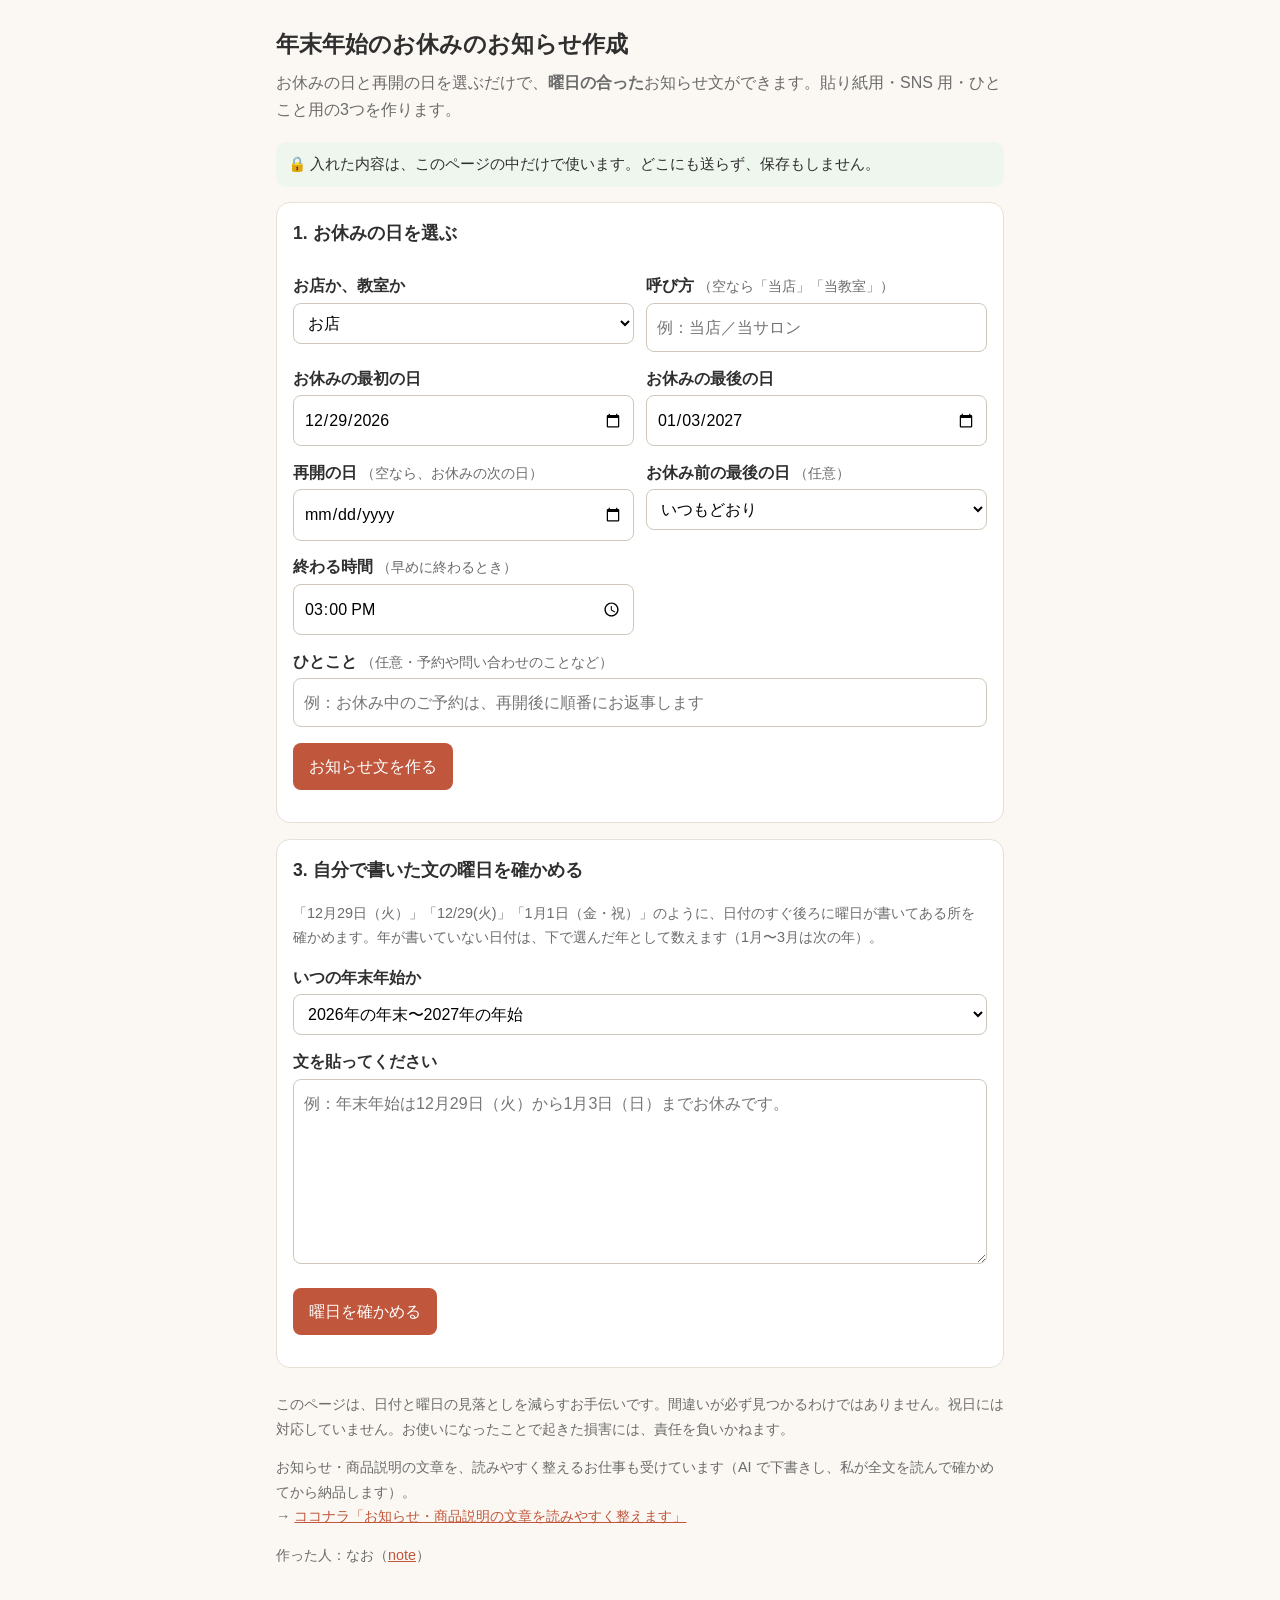
==== index.html @ 83941d37 "お知らせ作成ページを追加" ====
<!doctype html>
<html lang="ja">
<head>
<meta charset="utf-8">
<meta name="viewport" content="width=device-width, initial-scale=1">
<title>年末年始のお休みのお知らせ作成（曜日チェックつき）</title>
<meta name="description" content="お休みの日と再開の日を選ぶだけで、曜日の合った年末年始のお知らせ文ができます。入れた内容はどこにも送られません。">
<style>
:root{--bg:#fbf8f3;--card:#fff;--ink:#2f2f2f;--sub:#6b6b6b;--line:#e6e0d6;--accent:#c0563b;--ok:#2e7d32;--warn:#b26a00}
*{box-sizing:border-box}
body{margin:0;background:var(--bg);color:var(--ink);font-family:"Hiragino Sans","Yu Gothic UI","Meiryo",sans-serif;line-height:1.7}
main{max-width:760px;margin:0 auto;padding:20px 16px 48px}
h1{font-size:1.45rem;margin:.2em 0}
h2{font-size:1.1rem;margin:0 0 .6em}
.lead{color:var(--sub);margin:.2em 0 1.2em}
.card{background:var(--card);border:1px solid var(--line);border-radius:14px;padding:16px;margin:0 0 16px}
label{display:block;font-weight:bold;margin:.8em 0 .2em}
.hint{font-weight:normal;color:var(--sub);font-size:.88rem}
input,select,textarea{width:100%;font:inherit;padding:10px;border:1px solid #cfc7ba;border-radius:8px;background:#fff}
.row{display:flex;gap:12px;flex-wrap:wrap}
.row>div{flex:1 1 200px;min-width:0}
@media (max-width:520px){.row>div{flex-basis:100%}}
html,body{overflow-x:hidden}
button{font:inherit;border:0;border-radius:8px;padding:10px 16px;background:var(--accent);color:#fff;cursor:pointer}
button.sub{background:#fff;color:var(--accent);border:1px solid var(--accent)}
.out{white-space:pre-wrap;background:#fffdf9;border:1px dashed #d9cfbf;border-radius:8px;padding:12px;margin:.4em 0}
.err{color:var(--accent);font-weight:bold}
.okc{color:var(--ok)}
.warnc{color:var(--warn)}
ul.res{padding-left:1.2em}
.note{font-size:.9rem;color:var(--sub)}
.safe{background:#eef6ee;border-radius:10px;padding:10px 12px;font-size:.92rem}
footer{font-size:.9rem;color:var(--sub);margin-top:24px}
a{color:var(--accent)}
</style>
</head>
<body>
<main>
<h1>年末年始のお休みのお知らせ作成</h1>
<p class="lead">お休みの日と再開の日を選ぶだけで、<b>曜日の合った</b>お知らせ文ができます。貼り紙用・SNS 用・ひとこと用の3つを作ります。</p>
<p class="safe">🔒 入れた内容は、このページの中だけで使います。どこにも送らず、保存もしません。</p>


<section class="card">
<h2>1. お休みの日を選ぶ</h2>
<div class="row">
<div><label for="kind">お店か、教室か</label>
<select id="kind"><option value="shop">お店</option><option value="class">教室・スクール</option></select></div>
<div><label for="shop">呼び方 <span class="hint">（空なら「当店」「当教室」）</span></label><input type="text" id="shop" maxlength="30" placeholder="例：当店／当サロン"></div>
</div>
<div class="row">
<div><label for="start">お休みの最初の日</label><input type="date" id="start"></div>
<div><label for="end">お休みの最後の日</label><input type="date" id="end"></div>
</div>
<div class="row">
<div><label for="reopen">再開の日 <span class="hint">（空なら、お休みの次の日）</span></label><input type="date" id="reopen"></div>
<div><label for="lastday">お休み前の最後の日 <span class="hint">（任意）</span></label>
<select id="lastday"><option value="">いつもどおり</option><option value="short">早めに終わる</option></select></div>
</div>
<div class="row">
<div><label for="lastend">終わる時間 <span class="hint">（早めに終わるとき）</span></label><input type="time" id="lastend" value="15:00"></div>
<div></div>
</div>
<label for="extra">ひとこと <span class="hint">（任意・予約や問い合わせのことなど）</span></label>
<input type="text" id="extra" maxlength="60" placeholder="例：お休み中のご予約は、再開後に順番にお返事します">
<p><button id="make">お知らせ文を作る</button></p>
<p id="formerr" class="err" role="alert"></p>
<p id="formwarn" class="warnc" role="status"></p>
</section>

<section class="card" id="results" hidden>
<h2>2. できあがった文</h2>
<p class="note">そのまま使えるように作っていますが、<b>最後は必ずご自身で読んで、日付と曜日を確かめてください。</b></p>
<h3>貼り紙用</h3><div class="out" id="o1"></div><button class="sub" data-copy="o1">写す</button>
<h3>SNS 用</h3><div class="out" id="o2"></div><button class="sub" data-copy="o2">写す</button>
<h3>ひとこと用</h3><div class="out" id="o3"></div><button class="sub" data-copy="o3">写す</button>
<p id="copied" class="okc" aria-live="polite"></p>
</section>

<section class="card">
<h2>3. 自分で書いた文の曜日を確かめる</h2>
<p class="note">「12月29日（火）」「12/29(火)」「1月1日（金・祝）」のように、日付のすぐ後ろに曜日が書いてある所を確かめます。年が書いていない日付は、下で選んだ年として数えます（1月〜3月は次の年）。</p>
<label for="year">いつの年末年始か</label>
<select id="year"></select>
<label for="text">文を貼ってください</label>
<textarea id="text" rows="6" placeholder="例：年末年始は12月29日（火）から1月3日（日）までお休みです。"></textarea>
<p><button id="check">曜日を確かめる</button></p>
<div id="checkout" aria-live="polite"></div>
</section>

<footer>
<p>このページは、日付と曜日の見落としを減らすお手伝いです。間違いが必ず見つかるわけではありません。祝日には対応していません。お使いになったことで起きた損害には、責任を負いかねます。</p>
<p>お知らせ・商品説明の文章を、読みやすく整えるお仕事も受けています（AI で下書きし、私が全文を読んで確かめてから納品します）。<br>
→ <a href="https://coconala.com/services/4492227" target="_blank" rel="noopener">ココナラ「お知らせ・商品説明の文章を読みやすく整えます」</a></p>
<p>作った人：なお（<a href="https://note.com/nao_mojiokoshi" target="_blank" rel="noopener">note</a>）</p>
</footer>
</main>
<script>
/*LOGIC-START*/
const WD = ['日','月','火','水','木','金','土'];
function parseYMD(s){
  const m=/^(\d{4})-(\d{2})-(\d{2})$/.exec(s||''); if(!m) return null;
  const d=new Date(+m[1],+m[2]-1,+m[3]); return (d.getMonth()===+m[2]-1)?d:null;
}
function addDays(d,n){return new Date(d.getFullYear(),d.getMonth(),d.getDate()+n);}
function fmt(d){return (d.getMonth()+1)+'月'+d.getDate()+'日（'+WD[d.getDay()]+'）';}
function sameDay(a,b){return a.getFullYear()===b.getFullYear()&&a.getMonth()===b.getMonth()&&a.getDate()===b.getDate();}
function diffDays(a,b){return Math.round((Date.UTC(b.getFullYear(),b.getMonth(),b.getDate())-Date.UTC(a.getFullYear(),a.getMonth(),a.getDate()))/86400000);}
function makeNotices(o,today){
  const s=parseYMD(o.start), e=parseYMD(o.end);
  if(!s||!e) return {error:'お休みの最初の日と最後の日を選んでください。'};
  if(diffDays(s,e)<0) return {error:'お休みの最後の日が、最初の日より前になっています。'};
  if(diffDays(s,e)>30) return {error:'お休みが31日をこえています。日付を確かめてください。'};
  const r=o.reopen?parseYMD(o.reopen):addDays(e,1);
  if(!r) return {error:'再開の日を確かめてください。'};
  if(diffDays(e,r)<1) return {error:'再開の日が、お休みの最後の日より前（または同じ日）になっています。'};
  if(diffDays(e,r)>31) return {error:'再開の日が、お休みの最後の日から1か月以上あとになっています。年を確かめてください。'};
  const isClass=o.kind==='class';
  const name=(o.shop||'').trim()||(isClass?'当教室':'当店');
  const work=isClass?'レッスン':'営業';
  const last=addDays(s,-1);
  let lastLine='';
  if(o.lastday==='short'){
    const m=/^(\d{1,2}):(\d{2})$/.exec(o.lastend||'');
    if(!m) return {error:'早めに終わる時間を入れてください。'};
    const h=+m[1], mi=+m[2];
    if(h<6) return {error:'終わる時間が早すぎます（'+h+'時）。時間を確かめてください。'};
    lastLine=fmt(last)+'は、'+h+'時'+(mi?mi+'分':'')+'までの'+work+'です';
  }
  const range=sameDay(s,e)?fmt(s):fmt(s)+'〜'+fmt(e);
  const yearEnd=s.getMonth()===11||s.getMonth()===0||e.getMonth()===0;
  const title=yearEnd?'年末年始のお休みのお知らせ':'お休みのお知らせ';
  const extra=(o.extra||'').trim();
  const gapDays=diffDays(e,r)-1;
  const gapLine=gapDays>0?(gapDays===1?fmt(addDays(e,1)):fmt(addDays(e,1))+'〜'+fmt(addDays(r,-1)))+'もお休みです':'';
  const reopenLine=fmt(r)+'から、通常どおり'+work+(isClass?'を行います':'します');
  const t1=[title,'','いつもありがとうございます。',name+'は、下記の日程でお休みをいただきます。','',
    '・お休み：'+range, gapLine?'・'+gapLine:null, lastLine?'・'+lastLine:null, '・'+reopenLine,
    extra?'':null, extra||null,'','ご不便をおかけしますが、よろしくお願いいたします。'].filter(x=>x!==null).join('\n');
  const t2=['【'+title+'】','', range+'はお休みです。', gapLine?gapLine+'。':null, lastLine?lastLine+'。':null,
    reopenLine+'。', extra||null,'','どうぞよろしくお願いします。'].filter(x=>x!==null).join('\n');
  const t3=range+(gapLine?'と、'+(gapDays===1?fmt(addDays(e,1)):fmt(addDays(e,1))+'〜'+fmt(addDays(r,-1))):'')+'はお休みです。'+fmt(r)+'から'+work+(isClass?'を再開します。':'します。');
  let warn='';
  if(today && diffDays(today,e)<0) warn='お休みの日が、もう過ぎた日になっています。年を確かめてください。';
  return {t1,t2,t3,warn};
}
function checkText(text,baseYear){
  const norm=String(text||'')
    .replace(/[０-９]/g,c=>String.fromCharCode(c.charCodeAt(0)-0xFEE0))
    .replace(/／/g,'/');
  // 年（任意）＋月日＋かっこ。かっこの中は後で読む
  const re=/(?:(\d{4})\s*(?:年|\/)\s*)?(\d{1,2})\s*(?:月|\/)\s*(\d{1,2})\s*日?\s*[（(]([^()（）]{1,10})[)）]/g;
  const out=[]; let m;
  while((m=re.exec(norm))){
    const inner=m[4].replace(/\s/g,'');
    // 「金・祝」「木曜日」「土日」などを読む
    const head=/^([日月火水木金土])(?:曜日?|曜)?(?:[・･、,\/]?(?:祝日?|休日?|祭日?|振休|振替休日))?$/.exec(inner);
    if(!head){
      if(/[日月火水木金土]/.test(inner)) out.push({text:m[0],status:'skip',msg:'曜日の書き方が読めませんでした。ご自身で確かめてください'});
      continue;
    }
    const mo=+m[2], da=+m[3];
    if(mo<1||mo>12||da<1||da>31){out.push({text:m[0],status:'skip',msg:'日付として読めませんでした。ご自身で確かめてください'});continue;}
    const y=m[1]?+m[1]:(mo<=3?baseYear+1:baseYear);
    const d=new Date(y,mo-1,da);
    if(d.getMonth()!==mo-1){out.push({text:m[0],status:'bad',msg:y+'年には'+mo+'月'+da+'日がありません。日付を確かめてください'});continue;}
    const right=WD[d.getDay()];
    if(right===head[1]) out.push({text:m[0],status:'ok',msg:y+'年として、曜日は合っています'});
    else out.push({text:m[0],status:'bad',msg:y+'年として数えると「'+right+'」です。確かめてください'});
  }
  return out;
}
/*LOGIC-END*/
if(typeof document!=='undefined'){
  const $=id=>document.getElementById(id);
  const now=new Date(); const baseY=now.getMonth()<=2?now.getFullYear()-1:now.getFullYear();
  const ys=$('year');
  for(let y=baseY-1;y<=baseY+2;y++){const o=document.createElement('option');o.value=y;o.textContent=y+'年の年末〜'+(y+1)+'年の年始';if(y===baseY)o.selected=true;ys.appendChild(o);}
  $('start').value=baseY+'-12-29'; $('end').value=(baseY+1)+'-01-03';
  $('make').onclick=()=>{
    const r=makeNotices({kind:$('kind').value,start:$('start').value,end:$('end').value,reopen:$('reopen').value,shop:$('shop').value,lastday:$('lastday').value,lastend:$('lastend').value,extra:$('extra').value},new Date());
    $('formerr').textContent=r.error||''; $('formwarn').textContent=r.warn||'';
    if(r.error){$('results').hidden=true;return;}
    const sy=parseYMD($('start').value); if(sy){const yy=sy.getMonth()<=2?sy.getFullYear()-1:sy.getFullYear(); if([...ys.options].some(o=>+o.value===yy)) ys.value=yy;}
    $('o1').textContent=r.t1;$('o2').textContent=r.t2;$('o3').textContent=r.t3;$('results').hidden=false;$('copied').textContent='';
  };
  document.querySelectorAll('[data-copy]').forEach(b=>b.onclick=async()=>{
    const t=$(b.dataset.copy).textContent;
    try{await navigator.clipboard.writeText(t);$('copied').textContent='写しました。貼り付けて使えます。';return;}catch(e){}
    let ok=false;
    try{const ta=document.createElement('textarea');ta.value=t;document.body.appendChild(ta);ta.select();ok=document.execCommand('copy');ta.remove();}catch(e){ok=false;}
    $('copied').textContent=ok?'写しました。':'うまく写せませんでした。文を長押し（またはなぞって選んで）写してください。';
  });
  $('check').onclick=()=>{
    const res=checkText($('text').value,+$('year').value);
    const box=$('checkout'); box.textContent='';
    if(!res.length){box.textContent='「12月29日（火）」のような、日付と曜日が並んだ所が見つかりませんでした。';return;}
    const bad=res.filter(r=>r.status==='bad').length, skip=res.filter(r=>r.status==='skip').length;
    const p=document.createElement('p');
    if(bad){p.className='err';p.textContent='確かめてほしい所が '+bad+' か所あります。'+(skip?'ほかに、読めなかった所が '+skip+' か所あります。':'');}
    else if(skip){p.className='warnc';p.textContent='間違いは見つかりませんでしたが、読めなかった所が '+skip+' か所あります。そこはご自身で確かめてください。';}
    else{p.className='okc';p.textContent='見つけた日付の曜日は、すべて合っていました。';}
    box.appendChild(p);
    const ul=document.createElement('ul');ul.className='res';
    res.forEach(r=>{const li=document.createElement('li');li.className=r.status==='ok'?'okc':(r.status==='bad'?'err':'warnc');li.textContent=r.text+' … '+r.msg;ul.appendChild(li);});
    box.appendChild(ul);
    const n=document.createElement('p');n.className='note';n.textContent='祝日が合っているかは見ていません。最後はご自身で確かめてください。';box.appendChild(n);
  };
}
</script>
</body>
</html>
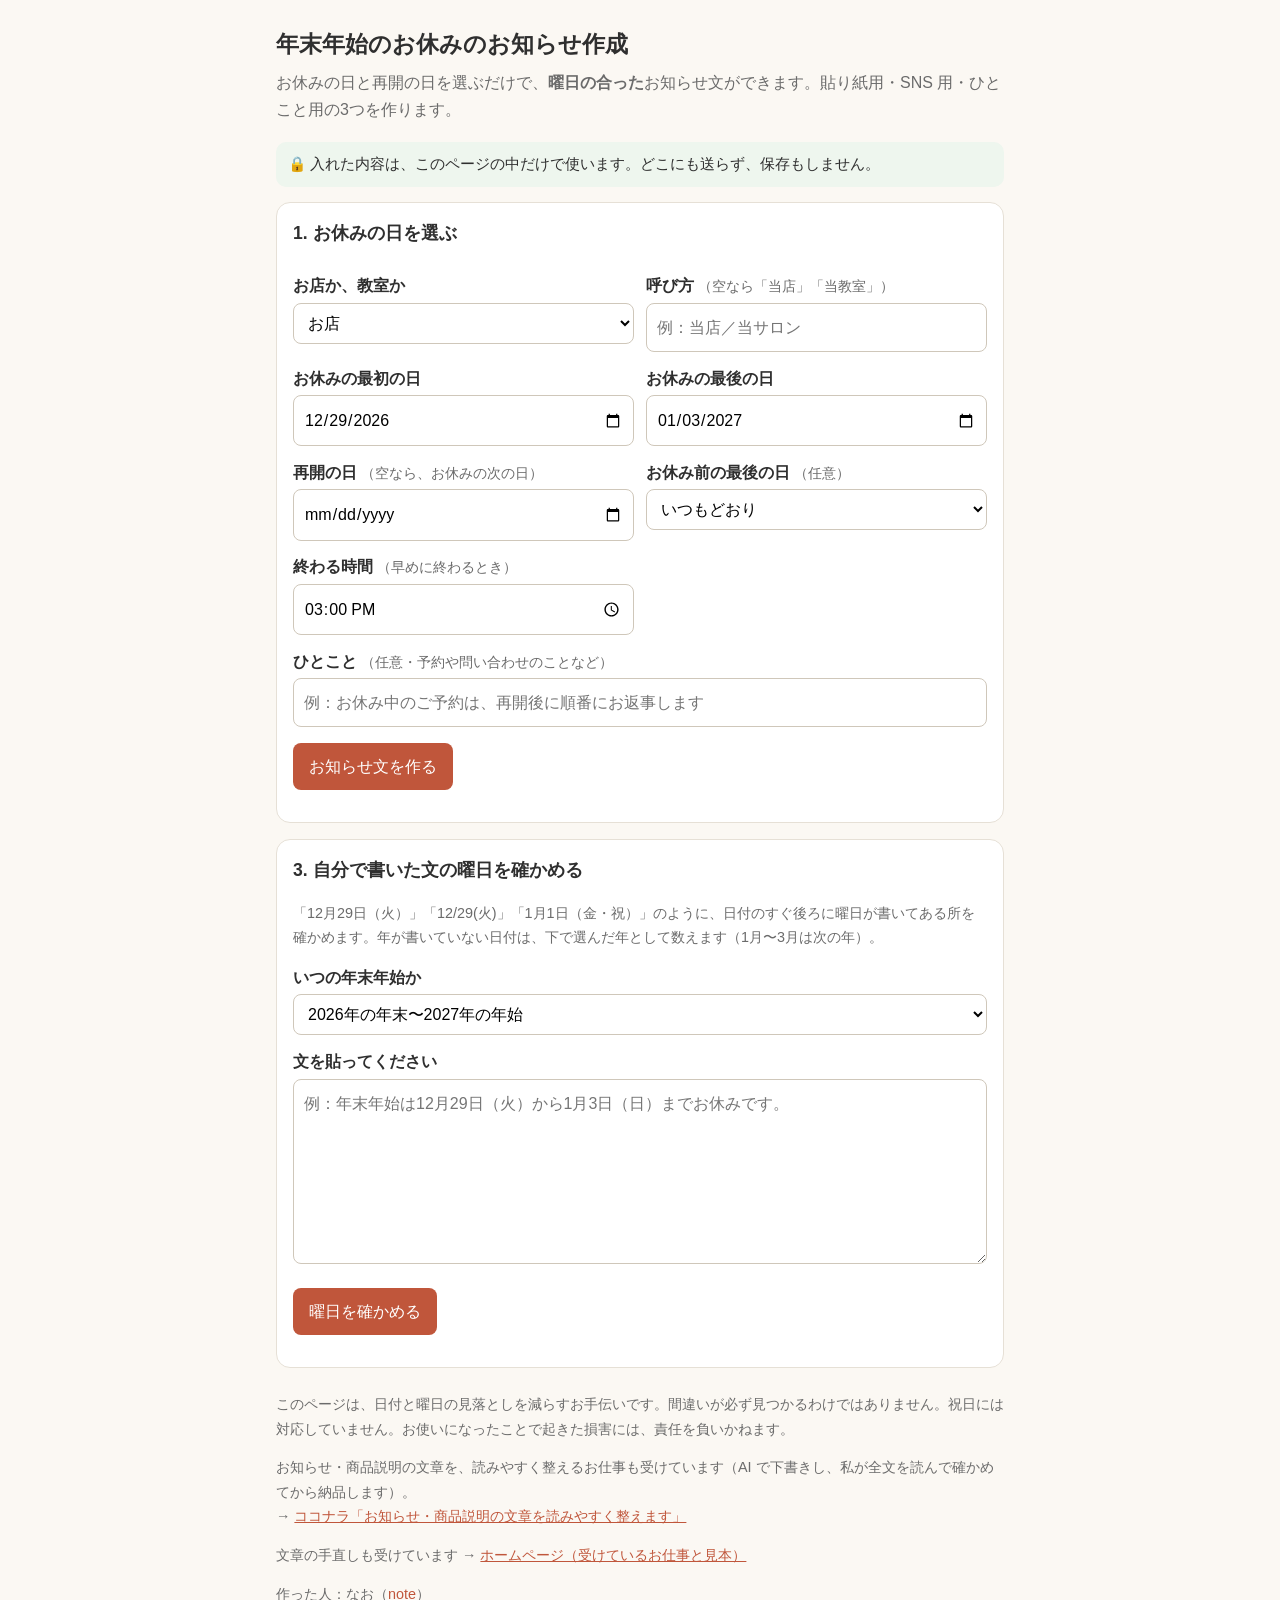
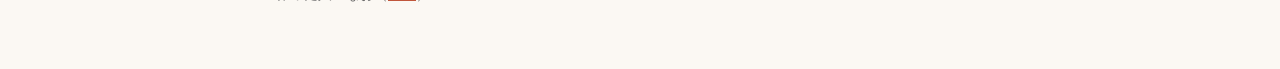
==== commit 98168bfa: "ページの下にホームページへの案内を1行追加" ====
--- a/index.html
+++ b/index.html
@@ -1,212 +1,213 @@
-<!doctype html>
-<html lang="ja">
-<head>
-<meta charset="utf-8">
-<meta name="viewport" content="width=device-width, initial-scale=1">
-<title>年末年始のお休みのお知らせ作成（曜日チェックつき）</title>
-<meta name="description" content="お休みの日と再開の日を選ぶだけで、曜日の合った年末年始のお知らせ文ができます。入れた内容はどこにも送られません。">
-<style>
-:root{--bg:#fbf8f3;--card:#fff;--ink:#2f2f2f;--sub:#6b6b6b;--line:#e6e0d6;--accent:#c0563b;--ok:#2e7d32;--warn:#b26a00}
-*{box-sizing:border-box}
-body{margin:0;background:var(--bg);color:var(--ink);font-family:"Hiragino Sans","Yu Gothic UI","Meiryo",sans-serif;line-height:1.7}
-main{max-width:760px;margin:0 auto;padding:20px 16px 48px}
-h1{font-size:1.45rem;margin:.2em 0}
-h2{font-size:1.1rem;margin:0 0 .6em}
-.lead{color:var(--sub);margin:.2em 0 1.2em}
-.card{background:var(--card);border:1px solid var(--line);border-radius:14px;padding:16px;margin:0 0 16px}
-label{display:block;font-weight:bold;margin:.8em 0 .2em}
-.hint{font-weight:normal;color:var(--sub);font-size:.88rem}
-input,select,textarea{width:100%;font:inherit;padding:10px;border:1px solid #cfc7ba;border-radius:8px;background:#fff}
-.row{display:flex;gap:12px;flex-wrap:wrap}
-.row>div{flex:1 1 200px;min-width:0}
-@media (max-width:520px){.row>div{flex-basis:100%}}
-html,body{overflow-x:hidden}
-button{font:inherit;border:0;border-radius:8px;padding:10px 16px;background:var(--accent);color:#fff;cursor:pointer}
-button.sub{background:#fff;color:var(--accent);border:1px solid var(--accent)}
-.out{white-space:pre-wrap;background:#fffdf9;border:1px dashed #d9cfbf;border-radius:8px;padding:12px;margin:.4em 0}
-.err{color:var(--accent);font-weight:bold}
-.okc{color:var(--ok)}
-.warnc{color:var(--warn)}
-ul.res{padding-left:1.2em}
-.note{font-size:.9rem;color:var(--sub)}
-.safe{background:#eef6ee;border-radius:10px;padding:10px 12px;font-size:.92rem}
-footer{font-size:.9rem;color:var(--sub);margin-top:24px}
-a{color:var(--accent)}
-</style>
-</head>
-<body>
-<main>
-<h1>年末年始のお休みのお知らせ作成</h1>
-<p class="lead">お休みの日と再開の日を選ぶだけで、<b>曜日の合った</b>お知らせ文ができます。貼り紙用・SNS 用・ひとこと用の3つを作ります。</p>
-<p class="safe">🔒 入れた内容は、このページの中だけで使います。どこにも送らず、保存もしません。</p>
-
-
-<section class="card">
-<h2>1. お休みの日を選ぶ</h2>
-<div class="row">
-<div><label for="kind">お店か、教室か</label>
-<select id="kind"><option value="shop">お店</option><option value="class">教室・スクール</option></select></div>
-<div><label for="shop">呼び方 <span class="hint">（空なら「当店」「当教室」）</span></label><input type="text" id="shop" maxlength="30" placeholder="例：当店／当サロン"></div>
-</div>
-<div class="row">
-<div><label for="start">お休みの最初の日</label><input type="date" id="start"></div>
-<div><label for="end">お休みの最後の日</label><input type="date" id="end"></div>
-</div>
-<div class="row">
-<div><label for="reopen">再開の日 <span class="hint">（空なら、お休みの次の日）</span></label><input type="date" id="reopen"></div>
-<div><label for="lastday">お休み前の最後の日 <span class="hint">（任意）</span></label>
-<select id="lastday"><option value="">いつもどおり</option><option value="short">早めに終わる</option></select></div>
-</div>
-<div class="row">
-<div><label for="lastend">終わる時間 <span class="hint">（早めに終わるとき）</span></label><input type="time" id="lastend" value="15:00"></div>
-<div></div>
-</div>
-<label for="extra">ひとこと <span class="hint">（任意・予約や問い合わせのことなど）</span></label>
-<input type="text" id="extra" maxlength="60" placeholder="例：お休み中のご予約は、再開後に順番にお返事します">
-<p><button id="make">お知らせ文を作る</button></p>
-<p id="formerr" class="err" role="alert"></p>
-<p id="formwarn" class="warnc" role="status"></p>
-</section>
-
-<section class="card" id="results" hidden>
-<h2>2. できあがった文</h2>
-<p class="note">そのまま使えるように作っていますが、<b>最後は必ずご自身で読んで、日付と曜日を確かめてください。</b></p>
-<h3>貼り紙用</h3><div class="out" id="o1"></div><button class="sub" data-copy="o1">写す</button>
-<h3>SNS 用</h3><div class="out" id="o2"></div><button class="sub" data-copy="o2">写す</button>
-<h3>ひとこと用</h3><div class="out" id="o3"></div><button class="sub" data-copy="o3">写す</button>
-<p id="copied" class="okc" aria-live="polite"></p>
-</section>
-
-<section class="card">
-<h2>3. 自分で書いた文の曜日を確かめる</h2>
-<p class="note">「12月29日（火）」「12/29(火)」「1月1日（金・祝）」のように、日付のすぐ後ろに曜日が書いてある所を確かめます。年が書いていない日付は、下で選んだ年として数えます（1月〜3月は次の年）。</p>
-<label for="year">いつの年末年始か</label>
-<select id="year"></select>
-<label for="text">文を貼ってください</label>
-<textarea id="text" rows="6" placeholder="例：年末年始は12月29日（火）から1月3日（日）までお休みです。"></textarea>
-<p><button id="check">曜日を確かめる</button></p>
-<div id="checkout" aria-live="polite"></div>
-</section>
-
-<footer>
-<p>このページは、日付と曜日の見落としを減らすお手伝いです。間違いが必ず見つかるわけではありません。祝日には対応していません。お使いになったことで起きた損害には、責任を負いかねます。</p>
-<p>お知らせ・商品説明の文章を、読みやすく整えるお仕事も受けています（AI で下書きし、私が全文を読んで確かめてから納品します）。<br>
-→ <a href="https://coconala.com/services/4492227" target="_blank" rel="noopener">ココナラ「お知らせ・商品説明の文章を読みやすく整えます」</a></p>
-<p>作った人：なお（<a href="https://note.com/nao_mojiokoshi" target="_blank" rel="noopener">note</a>）</p>
-</footer>
-</main>
-<script>
-/*LOGIC-START*/
-const WD = ['日','月','火','水','木','金','土'];
-function parseYMD(s){
-  const m=/^(\d{4})-(\d{2})-(\d{2})$/.exec(s||''); if(!m) return null;
-  const d=new Date(+m[1],+m[2]-1,+m[3]); return (d.getMonth()===+m[2]-1)?d:null;
-}
-function addDays(d,n){return new Date(d.getFullYear(),d.getMonth(),d.getDate()+n);}
-function fmt(d){return (d.getMonth()+1)+'月'+d.getDate()+'日（'+WD[d.getDay()]+'）';}
-function sameDay(a,b){return a.getFullYear()===b.getFullYear()&&a.getMonth()===b.getMonth()&&a.getDate()===b.getDate();}
-function diffDays(a,b){return Math.round((Date.UTC(b.getFullYear(),b.getMonth(),b.getDate())-Date.UTC(a.getFullYear(),a.getMonth(),a.getDate()))/86400000);}
-function makeNotices(o,today){
-  const s=parseYMD(o.start), e=parseYMD(o.end);
-  if(!s||!e) return {error:'お休みの最初の日と最後の日を選んでください。'};
-  if(diffDays(s,e)<0) return {error:'お休みの最後の日が、最初の日より前になっています。'};
-  if(diffDays(s,e)>30) return {error:'お休みが31日をこえています。日付を確かめてください。'};
-  const r=o.reopen?parseYMD(o.reopen):addDays(e,1);
-  if(!r) return {error:'再開の日を確かめてください。'};
-  if(diffDays(e,r)<1) return {error:'再開の日が、お休みの最後の日より前（または同じ日）になっています。'};
-  if(diffDays(e,r)>31) return {error:'再開の日が、お休みの最後の日から1か月以上あとになっています。年を確かめてください。'};
-  const isClass=o.kind==='class';
-  const name=(o.shop||'').trim()||(isClass?'当教室':'当店');
-  const work=isClass?'レッスン':'営業';
-  const last=addDays(s,-1);
-  let lastLine='';
-  if(o.lastday==='short'){
-    const m=/^(\d{1,2}):(\d{2})$/.exec(o.lastend||'');
-    if(!m) return {error:'早めに終わる時間を入れてください。'};
-    const h=+m[1], mi=+m[2];
-    if(h<6) return {error:'終わる時間が早すぎます（'+h+'時）。時間を確かめてください。'};
-    lastLine=fmt(last)+'は、'+h+'時'+(mi?mi+'分':'')+'までの'+work+'です';
-  }
-  const range=sameDay(s,e)?fmt(s):fmt(s)+'〜'+fmt(e);
-  const yearEnd=s.getMonth()===11||s.getMonth()===0||e.getMonth()===0;
-  const title=yearEnd?'年末年始のお休みのお知らせ':'お休みのお知らせ';
-  const extra=(o.extra||'').trim();
-  const gapDays=diffDays(e,r)-1;
-  const gapLine=gapDays>0?(gapDays===1?fmt(addDays(e,1)):fmt(addDays(e,1))+'〜'+fmt(addDays(r,-1)))+'もお休みです':'';
-  const reopenLine=fmt(r)+'から、通常どおり'+work+(isClass?'を行います':'します');
-  const t1=[title,'','いつもありがとうございます。',name+'は、下記の日程でお休みをいただきます。','',
-    '・お休み：'+range, gapLine?'・'+gapLine:null, lastLine?'・'+lastLine:null, '・'+reopenLine,
-    extra?'':null, extra||null,'','ご不便をおかけしますが、よろしくお願いいたします。'].filter(x=>x!==null).join('\n');
-  const t2=['【'+title+'】','', range+'はお休みです。', gapLine?gapLine+'。':null, lastLine?lastLine+'。':null,
-    reopenLine+'。', extra||null,'','どうぞよろしくお願いします。'].filter(x=>x!==null).join('\n');
-  const t3=range+(gapLine?'と、'+(gapDays===1?fmt(addDays(e,1)):fmt(addDays(e,1))+'〜'+fmt(addDays(r,-1))):'')+'はお休みです。'+fmt(r)+'から'+work+(isClass?'を再開します。':'します。');
-  let warn='';
-  if(today && diffDays(today,e)<0) warn='お休みの日が、もう過ぎた日になっています。年を確かめてください。';
-  return {t1,t2,t3,warn};
-}
-function checkText(text,baseYear){
-  const norm=String(text||'')
-    .replace(/[０-９]/g,c=>String.fromCharCode(c.charCodeAt(0)-0xFEE0))
-    .replace(/／/g,'/');
-  // 年（任意）＋月日＋かっこ。かっこの中は後で読む
-  const re=/(?:(\d{4})\s*(?:年|\/)\s*)?(\d{1,2})\s*(?:月|\/)\s*(\d{1,2})\s*日?\s*[（(]([^()（）]{1,10})[)）]/g;
-  const out=[]; let m;
-  while((m=re.exec(norm))){
-    const inner=m[4].replace(/\s/g,'');
-    // 「金・祝」「木曜日」「土日」などを読む
-    const head=/^([日月火水木金土])(?:曜日?|曜)?(?:[・･、,\/]?(?:祝日?|休日?|祭日?|振休|振替休日))?$/.exec(inner);
-    if(!head){
-      if(/[日月火水木金土]/.test(inner)) out.push({text:m[0],status:'skip',msg:'曜日の書き方が読めませんでした。ご自身で確かめてください'});
-      continue;
-    }
-    const mo=+m[2], da=+m[3];
-    if(mo<1||mo>12||da<1||da>31){out.push({text:m[0],status:'skip',msg:'日付として読めませんでした。ご自身で確かめてください'});continue;}
-    const y=m[1]?+m[1]:(mo<=3?baseYear+1:baseYear);
-    const d=new Date(y,mo-1,da);
-    if(d.getMonth()!==mo-1){out.push({text:m[0],status:'bad',msg:y+'年には'+mo+'月'+da+'日がありません。日付を確かめてください'});continue;}
-    const right=WD[d.getDay()];
-    if(right===head[1]) out.push({text:m[0],status:'ok',msg:y+'年として、曜日は合っています'});
-    else out.push({text:m[0],status:'bad',msg:y+'年として数えると「'+right+'」です。確かめてください'});
-  }
-  return out;
-}
-/*LOGIC-END*/
-if(typeof document!=='undefined'){
-  const $=id=>document.getElementById(id);
-  const now=new Date(); const baseY=now.getMonth()<=2?now.getFullYear()-1:now.getFullYear();
-  const ys=$('year');
-  for(let y=baseY-1;y<=baseY+2;y++){const o=document.createElement('option');o.value=y;o.textContent=y+'年の年末〜'+(y+1)+'年の年始';if(y===baseY)o.selected=true;ys.appendChild(o);}
-  $('start').value=baseY+'-12-29'; $('end').value=(baseY+1)+'-01-03';
-  $('make').onclick=()=>{
-    const r=makeNotices({kind:$('kind').value,start:$('start').value,end:$('end').value,reopen:$('reopen').value,shop:$('shop').value,lastday:$('lastday').value,lastend:$('lastend').value,extra:$('extra').value},new Date());
-    $('formerr').textContent=r.error||''; $('formwarn').textContent=r.warn||'';
-    if(r.error){$('results').hidden=true;return;}
-    const sy=parseYMD($('start').value); if(sy){const yy=sy.getMonth()<=2?sy.getFullYear()-1:sy.getFullYear(); if([...ys.options].some(o=>+o.value===yy)) ys.value=yy;}
-    $('o1').textContent=r.t1;$('o2').textContent=r.t2;$('o3').textContent=r.t3;$('results').hidden=false;$('copied').textContent='';
-  };
-  document.querySelectorAll('[data-copy]').forEach(b=>b.onclick=async()=>{
-    const t=$(b.dataset.copy).textContent;
-    try{await navigator.clipboard.writeText(t);$('copied').textContent='写しました。貼り付けて使えます。';return;}catch(e){}
-    let ok=false;
-    try{const ta=document.createElement('textarea');ta.value=t;document.body.appendChild(ta);ta.select();ok=document.execCommand('copy');ta.remove();}catch(e){ok=false;}
-    $('copied').textContent=ok?'写しました。':'うまく写せませんでした。文を長押し（またはなぞって選んで）写してください。';
-  });
-  $('check').onclick=()=>{
-    const res=checkText($('text').value,+$('year').value);
-    const box=$('checkout'); box.textContent='';
-    if(!res.length){box.textContent='「12月29日（火）」のような、日付と曜日が並んだ所が見つかりませんでした。';return;}
-    const bad=res.filter(r=>r.status==='bad').length, skip=res.filter(r=>r.status==='skip').length;
-    const p=document.createElement('p');
-    if(bad){p.className='err';p.textContent='確かめてほしい所が '+bad+' か所あります。'+(skip?'ほかに、読めなかった所が '+skip+' か所あります。':'');}
-    else if(skip){p.className='warnc';p.textContent='間違いは見つかりませんでしたが、読めなかった所が '+skip+' か所あります。そこはご自身で確かめてください。';}
-    else{p.className='okc';p.textContent='見つけた日付の曜日は、すべて合っていました。';}
-    box.appendChild(p);
-    const ul=document.createElement('ul');ul.className='res';
-    res.forEach(r=>{const li=document.createElement('li');li.className=r.status==='ok'?'okc':(r.status==='bad'?'err':'warnc');li.textContent=r.text+' … '+r.msg;ul.appendChild(li);});
-    box.appendChild(ul);
-    const n=document.createElement('p');n.className='note';n.textContent='祝日が合っているかは見ていません。最後はご自身で確かめてください。';box.appendChild(n);
-  };
-}
-</script>
-</body>
-</html>
+<!doctype html>
+<html lang="ja">
+<head>
+<meta charset="utf-8">
+<meta name="viewport" content="width=device-width, initial-scale=1">
+<title>年末年始のお休みのお知らせ作成（曜日チェックつき）</title>
+<meta name="description" content="お休みの日と再開の日を選ぶだけで、曜日の合った年末年始のお知らせ文ができます。入れた内容はどこにも送られません。">
+<style>
+:root{--bg:#fbf8f3;--card:#fff;--ink:#2f2f2f;--sub:#6b6b6b;--line:#e6e0d6;--accent:#c0563b;--ok:#2e7d32;--warn:#b26a00}
+*{box-sizing:border-box}
+body{margin:0;background:var(--bg);color:var(--ink);font-family:"Hiragino Sans","Yu Gothic UI","Meiryo",sans-serif;line-height:1.7}
+main{max-width:760px;margin:0 auto;padding:20px 16px 48px}
+h1{font-size:1.45rem;margin:.2em 0}
+h2{font-size:1.1rem;margin:0 0 .6em}
+.lead{color:var(--sub);margin:.2em 0 1.2em}
+.card{background:var(--card);border:1px solid var(--line);border-radius:14px;padding:16px;margin:0 0 16px}
+label{display:block;font-weight:bold;margin:.8em 0 .2em}
+.hint{font-weight:normal;color:var(--sub);font-size:.88rem}
+input,select,textarea{width:100%;font:inherit;padding:10px;border:1px solid #cfc7ba;border-radius:8px;background:#fff}
+.row{display:flex;gap:12px;flex-wrap:wrap}
+.row>div{flex:1 1 200px;min-width:0}
+@media (max-width:520px){.row>div{flex-basis:100%}}
+html,body{overflow-x:hidden}
+button{font:inherit;border:0;border-radius:8px;padding:10px 16px;background:var(--accent);color:#fff;cursor:pointer}
+button.sub{background:#fff;color:var(--accent);border:1px solid var(--accent)}
+.out{white-space:pre-wrap;background:#fffdf9;border:1px dashed #d9cfbf;border-radius:8px;padding:12px;margin:.4em 0}
+.err{color:var(--accent);font-weight:bold}
+.okc{color:var(--ok)}
+.warnc{color:var(--warn)}
+ul.res{padding-left:1.2em}
+.note{font-size:.9rem;color:var(--sub)}
+.safe{background:#eef6ee;border-radius:10px;padding:10px 12px;font-size:.92rem}
+footer{font-size:.9rem;color:var(--sub);margin-top:24px}
+a{color:var(--accent)}
+</style>
+</head>
+<body>
+<main>
+<h1>年末年始のお休みのお知らせ作成</h1>
+<p class="lead">お休みの日と再開の日を選ぶだけで、<b>曜日の合った</b>お知らせ文ができます。貼り紙用・SNS 用・ひとこと用の3つを作ります。</p>
+<p class="safe">🔒 入れた内容は、このページの中だけで使います。どこにも送らず、保存もしません。</p>
+
+
+<section class="card">
+<h2>1. お休みの日を選ぶ</h2>
+<div class="row">
+<div><label for="kind">お店か、教室か</label>
+<select id="kind"><option value="shop">お店</option><option value="class">教室・スクール</option></select></div>
+<div><label for="shop">呼び方 <span class="hint">（空なら「当店」「当教室」）</span></label><input type="text" id="shop" maxlength="30" placeholder="例：当店／当サロン"></div>
+</div>
+<div class="row">
+<div><label for="start">お休みの最初の日</label><input type="date" id="start"></div>
+<div><label for="end">お休みの最後の日</label><input type="date" id="end"></div>
+</div>
+<div class="row">
+<div><label for="reopen">再開の日 <span class="hint">（空なら、お休みの次の日）</span></label><input type="date" id="reopen"></div>
+<div><label for="lastday">お休み前の最後の日 <span class="hint">（任意）</span></label>
+<select id="lastday"><option value="">いつもどおり</option><option value="short">早めに終わる</option></select></div>
+</div>
+<div class="row">
+<div><label for="lastend">終わる時間 <span class="hint">（早めに終わるとき）</span></label><input type="time" id="lastend" value="15:00"></div>
+<div></div>
+</div>
+<label for="extra">ひとこと <span class="hint">（任意・予約や問い合わせのことなど）</span></label>
+<input type="text" id="extra" maxlength="60" placeholder="例：お休み中のご予約は、再開後に順番にお返事します">
+<p><button id="make">お知らせ文を作る</button></p>
+<p id="formerr" class="err" role="alert"></p>
+<p id="formwarn" class="warnc" role="status"></p>
+</section>
+
+<section class="card" id="results" hidden>
+<h2>2. できあがった文</h2>
+<p class="note">そのまま使えるように作っていますが、<b>最後は必ずご自身で読んで、日付と曜日を確かめてください。</b></p>
+<h3>貼り紙用</h3><div class="out" id="o1"></div><button class="sub" data-copy="o1">写す</button>
+<h3>SNS 用</h3><div class="out" id="o2"></div><button class="sub" data-copy="o2">写す</button>
+<h3>ひとこと用</h3><div class="out" id="o3"></div><button class="sub" data-copy="o3">写す</button>
+<p id="copied" class="okc" aria-live="polite"></p>
+</section>
+
+<section class="card">
+<h2>3. 自分で書いた文の曜日を確かめる</h2>
+<p class="note">「12月29日（火）」「12/29(火)」「1月1日（金・祝）」のように、日付のすぐ後ろに曜日が書いてある所を確かめます。年が書いていない日付は、下で選んだ年として数えます（1月〜3月は次の年）。</p>
+<label for="year">いつの年末年始か</label>
+<select id="year"></select>
+<label for="text">文を貼ってください</label>
+<textarea id="text" rows="6" placeholder="例：年末年始は12月29日（火）から1月3日（日）までお休みです。"></textarea>
+<p><button id="check">曜日を確かめる</button></p>
+<div id="checkout" aria-live="polite"></div>
+</section>
+
+<footer>
+<p>このページは、日付と曜日の見落としを減らすお手伝いです。間違いが必ず見つかるわけではありません。祝日には対応していません。お使いになったことで起きた損害には、責任を負いかねます。</p>
+<p>お知らせ・商品説明の文章を、読みやすく整えるお仕事も受けています（AI で下書きし、私が全文を読んで確かめてから納品します）。<br>
+→ <a href="https://coconala.com/services/4492227" target="_blank" rel="noopener">ココナラ「お知らせ・商品説明の文章を読みやすく整えます」</a></p>
+<p>文章の手直しも受けています → <a href="/about/">ホームページ（受けているお仕事と見本）</a></p>
+<p>作った人：なお（<a href="https://note.com/nao_mojiokoshi" target="_blank" rel="noopener">note</a>）</p>
+</footer>
+</main>
+<script>
+/*LOGIC-START*/
+const WD = ['日','月','火','水','木','金','土'];
+function parseYMD(s){
+  const m=/^(\d{4})-(\d{2})-(\d{2})$/.exec(s||''); if(!m) return null;
+  const d=new Date(+m[1],+m[2]-1,+m[3]); return (d.getMonth()===+m[2]-1)?d:null;
+}
+function addDays(d,n){return new Date(d.getFullYear(),d.getMonth(),d.getDate()+n);}
+function fmt(d){return (d.getMonth()+1)+'月'+d.getDate()+'日（'+WD[d.getDay()]+'）';}
+function sameDay(a,b){return a.getFullYear()===b.getFullYear()&&a.getMonth()===b.getMonth()&&a.getDate()===b.getDate();}
+function diffDays(a,b){return Math.round((Date.UTC(b.getFullYear(),b.getMonth(),b.getDate())-Date.UTC(a.getFullYear(),a.getMonth(),a.getDate()))/86400000);}
+function makeNotices(o,today){
+  const s=parseYMD(o.start), e=parseYMD(o.end);
+  if(!s||!e) return {error:'お休みの最初の日と最後の日を選んでください。'};
+  if(diffDays(s,e)<0) return {error:'お休みの最後の日が、最初の日より前になっています。'};
+  if(diffDays(s,e)>30) return {error:'お休みが31日をこえています。日付を確かめてください。'};
+  const r=o.reopen?parseYMD(o.reopen):addDays(e,1);
+  if(!r) return {error:'再開の日を確かめてください。'};
+  if(diffDays(e,r)<1) return {error:'再開の日が、お休みの最後の日より前（または同じ日）になっています。'};
+  if(diffDays(e,r)>31) return {error:'再開の日が、お休みの最後の日から1か月以上あとになっています。年を確かめてください。'};
+  const isClass=o.kind==='class';
+  const name=(o.shop||'').trim()||(isClass?'当教室':'当店');
+  const work=isClass?'レッスン':'営業';
+  const last=addDays(s,-1);
+  let lastLine='';
+  if(o.lastday==='short'){
+    const m=/^(\d{1,2}):(\d{2})$/.exec(o.lastend||'');
+    if(!m) return {error:'早めに終わる時間を入れてください。'};
+    const h=+m[1], mi=+m[2];
+    if(h<6) return {error:'終わる時間が早すぎます（'+h+'時）。時間を確かめてください。'};
+    lastLine=fmt(last)+'は、'+h+'時'+(mi?mi+'分':'')+'までの'+work+'です';
+  }
+  const range=sameDay(s,e)?fmt(s):fmt(s)+'〜'+fmt(e);
+  const yearEnd=s.getMonth()===11||s.getMonth()===0||e.getMonth()===0;
+  const title=yearEnd?'年末年始のお休みのお知らせ':'お休みのお知らせ';
+  const extra=(o.extra||'').trim();
+  const gapDays=diffDays(e,r)-1;
+  const gapLine=gapDays>0?(gapDays===1?fmt(addDays(e,1)):fmt(addDays(e,1))+'〜'+fmt(addDays(r,-1)))+'もお休みです':'';
+  const reopenLine=fmt(r)+'から、通常どおり'+work+(isClass?'を行います':'します');
+  const t1=[title,'','いつもありがとうございます。',name+'は、下記の日程でお休みをいただきます。','',
+    '・お休み：'+range, gapLine?'・'+gapLine:null, lastLine?'・'+lastLine:null, '・'+reopenLine,
+    extra?'':null, extra||null,'','ご不便をおかけしますが、よろしくお願いいたします。'].filter(x=>x!==null).join('\n');
+  const t2=['【'+title+'】','', range+'はお休みです。', gapLine?gapLine+'。':null, lastLine?lastLine+'。':null,
+    reopenLine+'。', extra||null,'','どうぞよろしくお願いします。'].filter(x=>x!==null).join('\n');
+  const t3=range+(gapLine?'と、'+(gapDays===1?fmt(addDays(e,1)):fmt(addDays(e,1))+'〜'+fmt(addDays(r,-1))):'')+'はお休みです。'+fmt(r)+'から'+work+(isClass?'を再開します。':'します。');
+  let warn='';
+  if(today && diffDays(today,e)<0) warn='お休みの日が、もう過ぎた日になっています。年を確かめてください。';
+  return {t1,t2,t3,warn};
+}
+function checkText(text,baseYear){
+  const norm=String(text||'')
+    .replace(/[０-９]/g,c=>String.fromCharCode(c.charCodeAt(0)-0xFEE0))
+    .replace(/／/g,'/');
+  // 年（任意）＋月日＋かっこ。かっこの中は後で読む
+  const re=/(?:(\d{4})\s*(?:年|\/)\s*)?(\d{1,2})\s*(?:月|\/)\s*(\d{1,2})\s*日?\s*[（(]([^()（）]{1,10})[)）]/g;
+  const out=[]; let m;
+  while((m=re.exec(norm))){
+    const inner=m[4].replace(/\s/g,'');
+    // 「金・祝」「木曜日」「土日」などを読む
+    const head=/^([日月火水木金土])(?:曜日?|曜)?(?:[・･、,\/]?(?:祝日?|休日?|祭日?|振休|振替休日))?$/.exec(inner);
+    if(!head){
+      if(/[日月火水木金土]/.test(inner)) out.push({text:m[0],status:'skip',msg:'曜日の書き方が読めませんでした。ご自身で確かめてください'});
+      continue;
+    }
+    const mo=+m[2], da=+m[3];
+    if(mo<1||mo>12||da<1||da>31){out.push({text:m[0],status:'skip',msg:'日付として読めませんでした。ご自身で確かめてください'});continue;}
+    const y=m[1]?+m[1]:(mo<=3?baseYear+1:baseYear);
+    const d=new Date(y,mo-1,da);
+    if(d.getMonth()!==mo-1){out.push({text:m[0],status:'bad',msg:y+'年には'+mo+'月'+da+'日がありません。日付を確かめてください'});continue;}
+    const right=WD[d.getDay()];
+    if(right===head[1]) out.push({text:m[0],status:'ok',msg:y+'年として、曜日は合っています'});
+    else out.push({text:m[0],status:'bad',msg:y+'年として数えると「'+right+'」です。確かめてください'});
+  }
+  return out;
+}
+/*LOGIC-END*/
+if(typeof document!=='undefined'){
+  const $=id=>document.getElementById(id);
+  const now=new Date(); const baseY=now.getMonth()<=2?now.getFullYear()-1:now.getFullYear();
+  const ys=$('year');
+  for(let y=baseY-1;y<=baseY+2;y++){const o=document.createElement('option');o.value=y;o.textContent=y+'年の年末〜'+(y+1)+'年の年始';if(y===baseY)o.selected=true;ys.appendChild(o);}
+  $('start').value=baseY+'-12-29'; $('end').value=(baseY+1)+'-01-03';
+  $('make').onclick=()=>{
+    const r=makeNotices({kind:$('kind').value,start:$('start').value,end:$('end').value,reopen:$('reopen').value,shop:$('shop').value,lastday:$('lastday').value,lastend:$('lastend').value,extra:$('extra').value},new Date());
+    $('formerr').textContent=r.error||''; $('formwarn').textContent=r.warn||'';
+    if(r.error){$('results').hidden=true;return;}
+    const sy=parseYMD($('start').value); if(sy){const yy=sy.getMonth()<=2?sy.getFullYear()-1:sy.getFullYear(); if([...ys.options].some(o=>+o.value===yy)) ys.value=yy;}
+    $('o1').textContent=r.t1;$('o2').textContent=r.t2;$('o3').textContent=r.t3;$('results').hidden=false;$('copied').textContent='';
+  };
+  document.querySelectorAll('[data-copy]').forEach(b=>b.onclick=async()=>{
+    const t=$(b.dataset.copy).textContent;
+    try{await navigator.clipboard.writeText(t);$('copied').textContent='写しました。貼り付けて使えます。';return;}catch(e){}
+    let ok=false;
+    try{const ta=document.createElement('textarea');ta.value=t;document.body.appendChild(ta);ta.select();ok=document.execCommand('copy');ta.remove();}catch(e){ok=false;}
+    $('copied').textContent=ok?'写しました。':'うまく写せませんでした。文を長押し（またはなぞって選んで）写してください。';
+  });
+  $('check').onclick=()=>{
+    const res=checkText($('text').value,+$('year').value);
+    const box=$('checkout'); box.textContent='';
+    if(!res.length){box.textContent='「12月29日（火）」のような、日付と曜日が並んだ所が見つかりませんでした。';return;}
+    const bad=res.filter(r=>r.status==='bad').length, skip=res.filter(r=>r.status==='skip').length;
+    const p=document.createElement('p');
+    if(bad){p.className='err';p.textContent='確かめてほしい所が '+bad+' か所あります。'+(skip?'ほかに、読めなかった所が '+skip+' か所あります。':'');}
+    else if(skip){p.className='warnc';p.textContent='間違いは見つかりませんでしたが、読めなかった所が '+skip+' か所あります。そこはご自身で確かめてください。';}
+    else{p.className='okc';p.textContent='見つけた日付の曜日は、すべて合っていました。';}
+    box.appendChild(p);
+    const ul=document.createElement('ul');ul.className='res';
+    res.forEach(r=>{const li=document.createElement('li');li.className=r.status==='ok'?'okc':(r.status==='bad'?'err':'warnc');li.textContent=r.text+' … '+r.msg;ul.appendChild(li);});
+    box.appendChild(ul);
+    const n=document.createElement('p');n.className='note';n.textContent='祝日が合っているかは見ていません。最後はご自身で確かめてください。';box.appendChild(n);
+  };
+}
+</script>
+</body>
+</html>
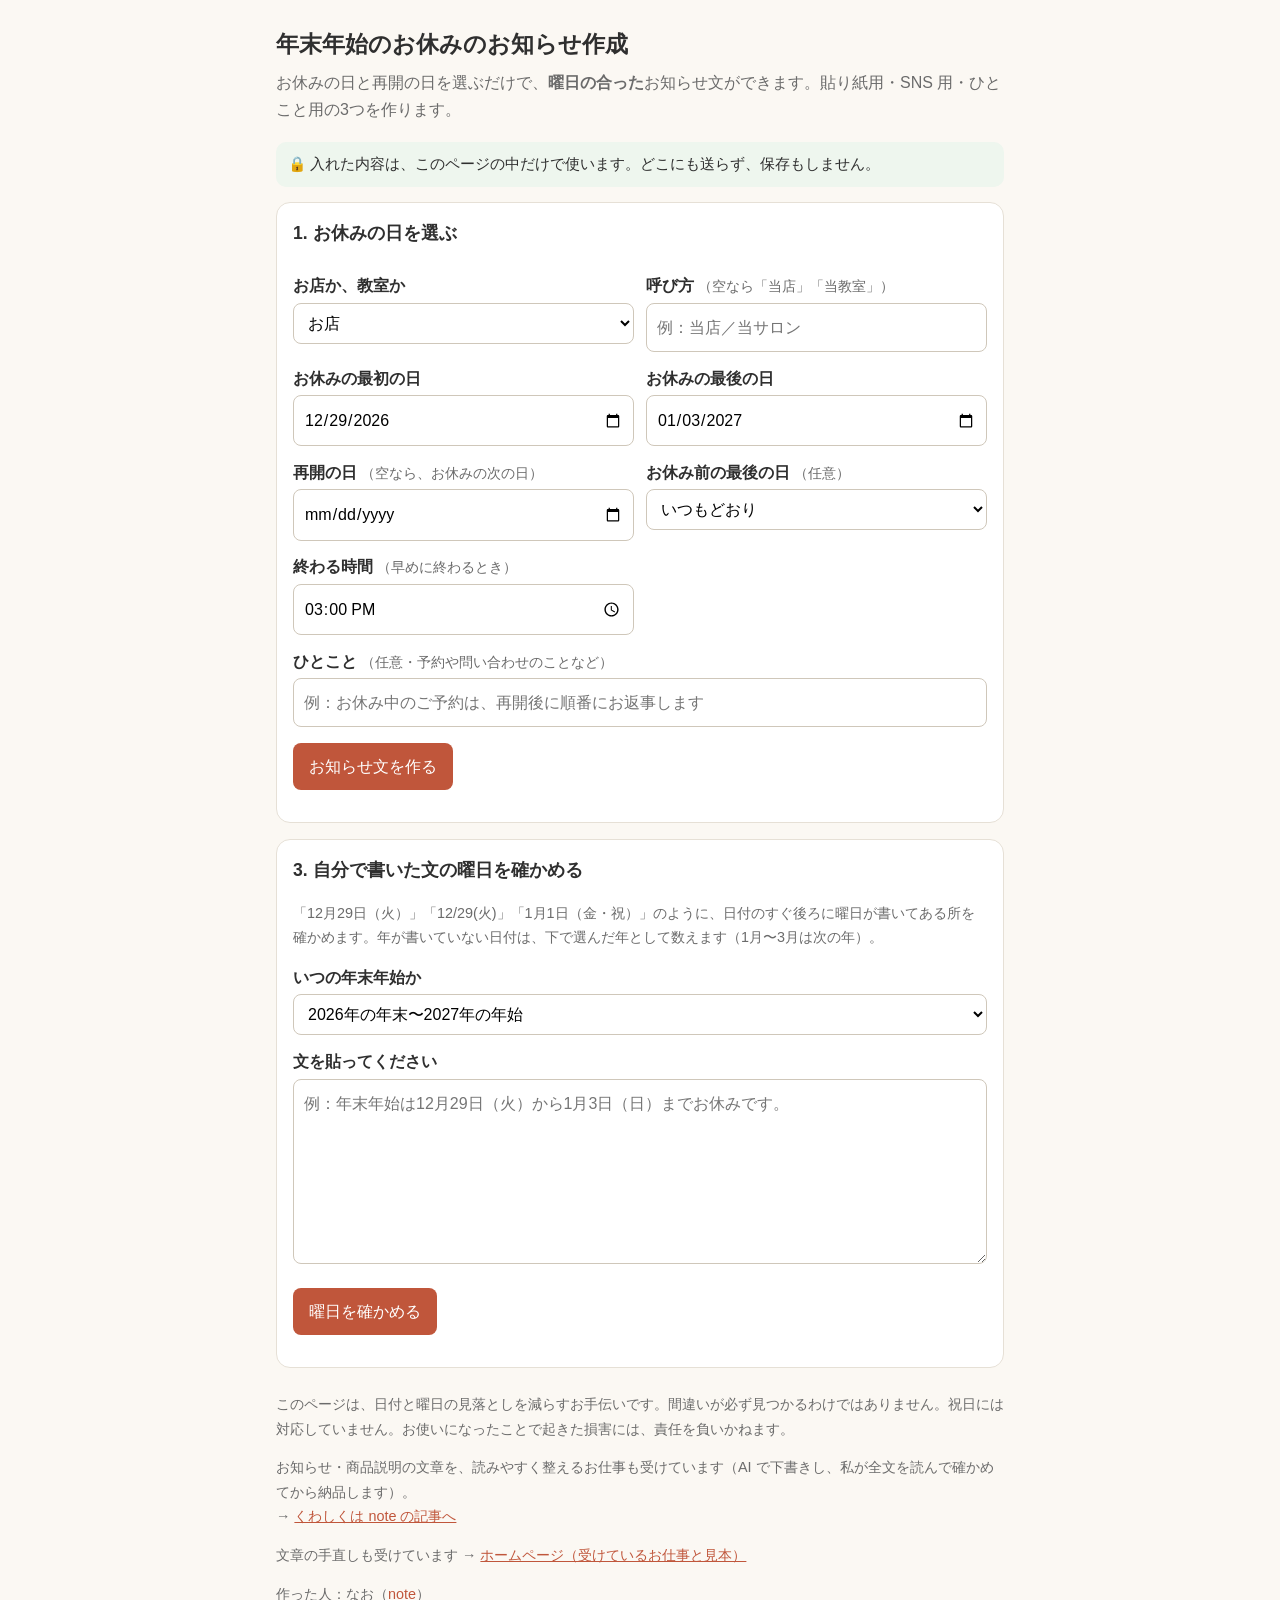
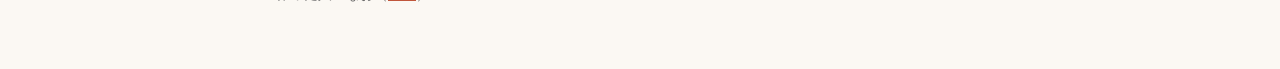
==== commit 0faa17de: "ココナラへの直接のリンクを note の記事への案内に差し替え" ====
--- a/index.html
+++ b/index.html
@@ -1,213 +1,213 @@
-<!doctype html>
-<html lang="ja">
-<head>
-<meta charset="utf-8">
-<meta name="viewport" content="width=device-width, initial-scale=1">
-<title>年末年始のお休みのお知らせ作成（曜日チェックつき）</title>
-<meta name="description" content="お休みの日と再開の日を選ぶだけで、曜日の合った年末年始のお知らせ文ができます。入れた内容はどこにも送られません。">
-<style>
-:root{--bg:#fbf8f3;--card:#fff;--ink:#2f2f2f;--sub:#6b6b6b;--line:#e6e0d6;--accent:#c0563b;--ok:#2e7d32;--warn:#b26a00}
-*{box-sizing:border-box}
-body{margin:0;background:var(--bg);color:var(--ink);font-family:"Hiragino Sans","Yu Gothic UI","Meiryo",sans-serif;line-height:1.7}
-main{max-width:760px;margin:0 auto;padding:20px 16px 48px}
-h1{font-size:1.45rem;margin:.2em 0}
-h2{font-size:1.1rem;margin:0 0 .6em}
-.lead{color:var(--sub);margin:.2em 0 1.2em}
-.card{background:var(--card);border:1px solid var(--line);border-radius:14px;padding:16px;margin:0 0 16px}
-label{display:block;font-weight:bold;margin:.8em 0 .2em}
-.hint{font-weight:normal;color:var(--sub);font-size:.88rem}
-input,select,textarea{width:100%;font:inherit;padding:10px;border:1px solid #cfc7ba;border-radius:8px;background:#fff}
-.row{display:flex;gap:12px;flex-wrap:wrap}
-.row>div{flex:1 1 200px;min-width:0}
-@media (max-width:520px){.row>div{flex-basis:100%}}
-html,body{overflow-x:hidden}
-button{font:inherit;border:0;border-radius:8px;padding:10px 16px;background:var(--accent);color:#fff;cursor:pointer}
-button.sub{background:#fff;color:var(--accent);border:1px solid var(--accent)}
-.out{white-space:pre-wrap;background:#fffdf9;border:1px dashed #d9cfbf;border-radius:8px;padding:12px;margin:.4em 0}
-.err{color:var(--accent);font-weight:bold}
-.okc{color:var(--ok)}
-.warnc{color:var(--warn)}
-ul.res{padding-left:1.2em}
-.note{font-size:.9rem;color:var(--sub)}
-.safe{background:#eef6ee;border-radius:10px;padding:10px 12px;font-size:.92rem}
-footer{font-size:.9rem;color:var(--sub);margin-top:24px}
-a{color:var(--accent)}
-</style>
-</head>
-<body>
-<main>
-<h1>年末年始のお休みのお知らせ作成</h1>
-<p class="lead">お休みの日と再開の日を選ぶだけで、<b>曜日の合った</b>お知らせ文ができます。貼り紙用・SNS 用・ひとこと用の3つを作ります。</p>
-<p class="safe">🔒 入れた内容は、このページの中だけで使います。どこにも送らず、保存もしません。</p>
-
-
-<section class="card">
-<h2>1. お休みの日を選ぶ</h2>
-<div class="row">
-<div><label for="kind">お店か、教室か</label>
-<select id="kind"><option value="shop">お店</option><option value="class">教室・スクール</option></select></div>
-<div><label for="shop">呼び方 <span class="hint">（空なら「当店」「当教室」）</span></label><input type="text" id="shop" maxlength="30" placeholder="例：当店／当サロン"></div>
-</div>
-<div class="row">
-<div><label for="start">お休みの最初の日</label><input type="date" id="start"></div>
-<div><label for="end">お休みの最後の日</label><input type="date" id="end"></div>
-</div>
-<div class="row">
-<div><label for="reopen">再開の日 <span class="hint">（空なら、お休みの次の日）</span></label><input type="date" id="reopen"></div>
-<div><label for="lastday">お休み前の最後の日 <span class="hint">（任意）</span></label>
-<select id="lastday"><option value="">いつもどおり</option><option value="short">早めに終わる</option></select></div>
-</div>
-<div class="row">
-<div><label for="lastend">終わる時間 <span class="hint">（早めに終わるとき）</span></label><input type="time" id="lastend" value="15:00"></div>
-<div></div>
-</div>
-<label for="extra">ひとこと <span class="hint">（任意・予約や問い合わせのことなど）</span></label>
-<input type="text" id="extra" maxlength="60" placeholder="例：お休み中のご予約は、再開後に順番にお返事します">
-<p><button id="make">お知らせ文を作る</button></p>
-<p id="formerr" class="err" role="alert"></p>
-<p id="formwarn" class="warnc" role="status"></p>
-</section>
-
-<section class="card" id="results" hidden>
-<h2>2. できあがった文</h2>
-<p class="note">そのまま使えるように作っていますが、<b>最後は必ずご自身で読んで、日付と曜日を確かめてください。</b></p>
-<h3>貼り紙用</h3><div class="out" id="o1"></div><button class="sub" data-copy="o1">写す</button>
-<h3>SNS 用</h3><div class="out" id="o2"></div><button class="sub" data-copy="o2">写す</button>
-<h3>ひとこと用</h3><div class="out" id="o3"></div><button class="sub" data-copy="o3">写す</button>
-<p id="copied" class="okc" aria-live="polite"></p>
-</section>
-
-<section class="card">
-<h2>3. 自分で書いた文の曜日を確かめる</h2>
-<p class="note">「12月29日（火）」「12/29(火)」「1月1日（金・祝）」のように、日付のすぐ後ろに曜日が書いてある所を確かめます。年が書いていない日付は、下で選んだ年として数えます（1月〜3月は次の年）。</p>
-<label for="year">いつの年末年始か</label>
-<select id="year"></select>
-<label for="text">文を貼ってください</label>
-<textarea id="text" rows="6" placeholder="例：年末年始は12月29日（火）から1月3日（日）までお休みです。"></textarea>
-<p><button id="check">曜日を確かめる</button></p>
-<div id="checkout" aria-live="polite"></div>
-</section>
-
-<footer>
-<p>このページは、日付と曜日の見落としを減らすお手伝いです。間違いが必ず見つかるわけではありません。祝日には対応していません。お使いになったことで起きた損害には、責任を負いかねます。</p>
-<p>お知らせ・商品説明の文章を、読みやすく整えるお仕事も受けています（AI で下書きし、私が全文を読んで確かめてから納品します）。<br>
-→ <a href="https://coconala.com/services/4492227" target="_blank" rel="noopener">ココナラ「お知らせ・商品説明の文章を読みやすく整えます」</a></p>
-<p>文章の手直しも受けています → <a href="/about/">ホームページ（受けているお仕事と見本）</a></p>
-<p>作った人：なお（<a href="https://note.com/nao_mojiokoshi" target="_blank" rel="noopener">note</a>）</p>
-</footer>
-</main>
-<script>
-/*LOGIC-START*/
-const WD = ['日','月','火','水','木','金','土'];
-function parseYMD(s){
-  const m=/^(\d{4})-(\d{2})-(\d{2})$/.exec(s||''); if(!m) return null;
-  const d=new Date(+m[1],+m[2]-1,+m[3]); return (d.getMonth()===+m[2]-1)?d:null;
-}
-function addDays(d,n){return new Date(d.getFullYear(),d.getMonth(),d.getDate()+n);}
-function fmt(d){return (d.getMonth()+1)+'月'+d.getDate()+'日（'+WD[d.getDay()]+'）';}
-function sameDay(a,b){return a.getFullYear()===b.getFullYear()&&a.getMonth()===b.getMonth()&&a.getDate()===b.getDate();}
-function diffDays(a,b){return Math.round((Date.UTC(b.getFullYear(),b.getMonth(),b.getDate())-Date.UTC(a.getFullYear(),a.getMonth(),a.getDate()))/86400000);}
-function makeNotices(o,today){
-  const s=parseYMD(o.start), e=parseYMD(o.end);
-  if(!s||!e) return {error:'お休みの最初の日と最後の日を選んでください。'};
-  if(diffDays(s,e)<0) return {error:'お休みの最後の日が、最初の日より前になっています。'};
-  if(diffDays(s,e)>30) return {error:'お休みが31日をこえています。日付を確かめてください。'};
-  const r=o.reopen?parseYMD(o.reopen):addDays(e,1);
-  if(!r) return {error:'再開の日を確かめてください。'};
-  if(diffDays(e,r)<1) return {error:'再開の日が、お休みの最後の日より前（または同じ日）になっています。'};
-  if(diffDays(e,r)>31) return {error:'再開の日が、お休みの最後の日から1か月以上あとになっています。年を確かめてください。'};
-  const isClass=o.kind==='class';
-  const name=(o.shop||'').trim()||(isClass?'当教室':'当店');
-  const work=isClass?'レッスン':'営業';
-  const last=addDays(s,-1);
-  let lastLine='';
-  if(o.lastday==='short'){
-    const m=/^(\d{1,2}):(\d{2})$/.exec(o.lastend||'');
-    if(!m) return {error:'早めに終わる時間を入れてください。'};
-    const h=+m[1], mi=+m[2];
-    if(h<6) return {error:'終わる時間が早すぎます（'+h+'時）。時間を確かめてください。'};
-    lastLine=fmt(last)+'は、'+h+'時'+(mi?mi+'分':'')+'までの'+work+'です';
-  }
-  const range=sameDay(s,e)?fmt(s):fmt(s)+'〜'+fmt(e);
-  const yearEnd=s.getMonth()===11||s.getMonth()===0||e.getMonth()===0;
-  const title=yearEnd?'年末年始のお休みのお知らせ':'お休みのお知らせ';
-  const extra=(o.extra||'').trim();
-  const gapDays=diffDays(e,r)-1;
-  const gapLine=gapDays>0?(gapDays===1?fmt(addDays(e,1)):fmt(addDays(e,1))+'〜'+fmt(addDays(r,-1)))+'もお休みです':'';
-  const reopenLine=fmt(r)+'から、通常どおり'+work+(isClass?'を行います':'します');
-  const t1=[title,'','いつもありがとうございます。',name+'は、下記の日程でお休みをいただきます。','',
-    '・お休み：'+range, gapLine?'・'+gapLine:null, lastLine?'・'+lastLine:null, '・'+reopenLine,
-    extra?'':null, extra||null,'','ご不便をおかけしますが、よろしくお願いいたします。'].filter(x=>x!==null).join('\n');
-  const t2=['【'+title+'】','', range+'はお休みです。', gapLine?gapLine+'。':null, lastLine?lastLine+'。':null,
-    reopenLine+'。', extra||null,'','どうぞよろしくお願いします。'].filter(x=>x!==null).join('\n');
-  const t3=range+(gapLine?'と、'+(gapDays===1?fmt(addDays(e,1)):fmt(addDays(e,1))+'〜'+fmt(addDays(r,-1))):'')+'はお休みです。'+fmt(r)+'から'+work+(isClass?'を再開します。':'します。');
-  let warn='';
-  if(today && diffDays(today,e)<0) warn='お休みの日が、もう過ぎた日になっています。年を確かめてください。';
-  return {t1,t2,t3,warn};
-}
-function checkText(text,baseYear){
-  const norm=String(text||'')
-    .replace(/[０-９]/g,c=>String.fromCharCode(c.charCodeAt(0)-0xFEE0))
-    .replace(/／/g,'/');
-  // 年（任意）＋月日＋かっこ。かっこの中は後で読む
-  const re=/(?:(\d{4})\s*(?:年|\/)\s*)?(\d{1,2})\s*(?:月|\/)\s*(\d{1,2})\s*日?\s*[（(]([^()（）]{1,10})[)）]/g;
-  const out=[]; let m;
-  while((m=re.exec(norm))){
-    const inner=m[4].replace(/\s/g,'');
-    // 「金・祝」「木曜日」「土日」などを読む
-    const head=/^([日月火水木金土])(?:曜日?|曜)?(?:[・･、,\/]?(?:祝日?|休日?|祭日?|振休|振替休日))?$/.exec(inner);
-    if(!head){
-      if(/[日月火水木金土]/.test(inner)) out.push({text:m[0],status:'skip',msg:'曜日の書き方が読めませんでした。ご自身で確かめてください'});
-      continue;
-    }
-    const mo=+m[2], da=+m[3];
-    if(mo<1||mo>12||da<1||da>31){out.push({text:m[0],status:'skip',msg:'日付として読めませんでした。ご自身で確かめてください'});continue;}
-    const y=m[1]?+m[1]:(mo<=3?baseYear+1:baseYear);
-    const d=new Date(y,mo-1,da);
-    if(d.getMonth()!==mo-1){out.push({text:m[0],status:'bad',msg:y+'年には'+mo+'月'+da+'日がありません。日付を確かめてください'});continue;}
-    const right=WD[d.getDay()];
-    if(right===head[1]) out.push({text:m[0],status:'ok',msg:y+'年として、曜日は合っています'});
-    else out.push({text:m[0],status:'bad',msg:y+'年として数えると「'+right+'」です。確かめてください'});
-  }
-  return out;
-}
-/*LOGIC-END*/
-if(typeof document!=='undefined'){
-  const $=id=>document.getElementById(id);
-  const now=new Date(); const baseY=now.getMonth()<=2?now.getFullYear()-1:now.getFullYear();
-  const ys=$('year');
-  for(let y=baseY-1;y<=baseY+2;y++){const o=document.createElement('option');o.value=y;o.textContent=y+'年の年末〜'+(y+1)+'年の年始';if(y===baseY)o.selected=true;ys.appendChild(o);}
-  $('start').value=baseY+'-12-29'; $('end').value=(baseY+1)+'-01-03';
-  $('make').onclick=()=>{
-    const r=makeNotices({kind:$('kind').value,start:$('start').value,end:$('end').value,reopen:$('reopen').value,shop:$('shop').value,lastday:$('lastday').value,lastend:$('lastend').value,extra:$('extra').value},new Date());
-    $('formerr').textContent=r.error||''; $('formwarn').textContent=r.warn||'';
-    if(r.error){$('results').hidden=true;return;}
-    const sy=parseYMD($('start').value); if(sy){const yy=sy.getMonth()<=2?sy.getFullYear()-1:sy.getFullYear(); if([...ys.options].some(o=>+o.value===yy)) ys.value=yy;}
-    $('o1').textContent=r.t1;$('o2').textContent=r.t2;$('o3').textContent=r.t3;$('results').hidden=false;$('copied').textContent='';
-  };
-  document.querySelectorAll('[data-copy]').forEach(b=>b.onclick=async()=>{
-    const t=$(b.dataset.copy).textContent;
-    try{await navigator.clipboard.writeText(t);$('copied').textContent='写しました。貼り付けて使えます。';return;}catch(e){}
-    let ok=false;
-    try{const ta=document.createElement('textarea');ta.value=t;document.body.appendChild(ta);ta.select();ok=document.execCommand('copy');ta.remove();}catch(e){ok=false;}
-    $('copied').textContent=ok?'写しました。':'うまく写せませんでした。文を長押し（またはなぞって選んで）写してください。';
-  });
-  $('check').onclick=()=>{
-    const res=checkText($('text').value,+$('year').value);
-    const box=$('checkout'); box.textContent='';
-    if(!res.length){box.textContent='「12月29日（火）」のような、日付と曜日が並んだ所が見つかりませんでした。';return;}
-    const bad=res.filter(r=>r.status==='bad').length, skip=res.filter(r=>r.status==='skip').length;
-    const p=document.createElement('p');
-    if(bad){p.className='err';p.textContent='確かめてほしい所が '+bad+' か所あります。'+(skip?'ほかに、読めなかった所が '+skip+' か所あります。':'');}
-    else if(skip){p.className='warnc';p.textContent='間違いは見つかりませんでしたが、読めなかった所が '+skip+' か所あります。そこはご自身で確かめてください。';}
-    else{p.className='okc';p.textContent='見つけた日付の曜日は、すべて合っていました。';}
-    box.appendChild(p);
-    const ul=document.createElement('ul');ul.className='res';
-    res.forEach(r=>{const li=document.createElement('li');li.className=r.status==='ok'?'okc':(r.status==='bad'?'err':'warnc');li.textContent=r.text+' … '+r.msg;ul.appendChild(li);});
-    box.appendChild(ul);
-    const n=document.createElement('p');n.className='note';n.textContent='祝日が合っているかは見ていません。最後はご自身で確かめてください。';box.appendChild(n);
-  };
-}
-</script>
-</body>
-</html>
+<!doctype html>
+<html lang="ja">
+<head>
+<meta charset="utf-8">
+<meta name="viewport" content="width=device-width, initial-scale=1">
+<title>年末年始のお休みのお知らせ作成（曜日チェックつき）</title>
+<meta name="description" content="お休みの日と再開の日を選ぶだけで、曜日の合った年末年始のお知らせ文ができます。入れた内容はどこにも送られません。">
+<style>
+:root{--bg:#fbf8f3;--card:#fff;--ink:#2f2f2f;--sub:#6b6b6b;--line:#e6e0d6;--accent:#c0563b;--ok:#2e7d32;--warn:#b26a00}
+*{box-sizing:border-box}
+body{margin:0;background:var(--bg);color:var(--ink);font-family:"Hiragino Sans","Yu Gothic UI","Meiryo",sans-serif;line-height:1.7}
+main{max-width:760px;margin:0 auto;padding:20px 16px 48px}
+h1{font-size:1.45rem;margin:.2em 0}
+h2{font-size:1.1rem;margin:0 0 .6em}
+.lead{color:var(--sub);margin:.2em 0 1.2em}
+.card{background:var(--card);border:1px solid var(--line);border-radius:14px;padding:16px;margin:0 0 16px}
+label{display:block;font-weight:bold;margin:.8em 0 .2em}
+.hint{font-weight:normal;color:var(--sub);font-size:.88rem}
+input,select,textarea{width:100%;font:inherit;padding:10px;border:1px solid #cfc7ba;border-radius:8px;background:#fff}
+.row{display:flex;gap:12px;flex-wrap:wrap}
+.row>div{flex:1 1 200px;min-width:0}
+@media (max-width:520px){.row>div{flex-basis:100%}}
+html,body{overflow-x:hidden}
+button{font:inherit;border:0;border-radius:8px;padding:10px 16px;background:var(--accent);color:#fff;cursor:pointer}
+button.sub{background:#fff;color:var(--accent);border:1px solid var(--accent)}
+.out{white-space:pre-wrap;background:#fffdf9;border:1px dashed #d9cfbf;border-radius:8px;padding:12px;margin:.4em 0}
+.err{color:var(--accent);font-weight:bold}
+.okc{color:var(--ok)}
+.warnc{color:var(--warn)}
+ul.res{padding-left:1.2em}
+.note{font-size:.9rem;color:var(--sub)}
+.safe{background:#eef6ee;border-radius:10px;padding:10px 12px;font-size:.92rem}
+footer{font-size:.9rem;color:var(--sub);margin-top:24px}
+a{color:var(--accent)}
+</style>
+</head>
+<body>
+<main>
+<h1>年末年始のお休みのお知らせ作成</h1>
+<p class="lead">お休みの日と再開の日を選ぶだけで、<b>曜日の合った</b>お知らせ文ができます。貼り紙用・SNS 用・ひとこと用の3つを作ります。</p>
+<p class="safe">🔒 入れた内容は、このページの中だけで使います。どこにも送らず、保存もしません。</p>
+
+
+<section class="card">
+<h2>1. お休みの日を選ぶ</h2>
+<div class="row">
+<div><label for="kind">お店か、教室か</label>
+<select id="kind"><option value="shop">お店</option><option value="class">教室・スクール</option></select></div>
+<div><label for="shop">呼び方 <span class="hint">（空なら「当店」「当教室」）</span></label><input type="text" id="shop" maxlength="30" placeholder="例：当店／当サロン"></div>
+</div>
+<div class="row">
+<div><label for="start">お休みの最初の日</label><input type="date" id="start"></div>
+<div><label for="end">お休みの最後の日</label><input type="date" id="end"></div>
+</div>
+<div class="row">
+<div><label for="reopen">再開の日 <span class="hint">（空なら、お休みの次の日）</span></label><input type="date" id="reopen"></div>
+<div><label for="lastday">お休み前の最後の日 <span class="hint">（任意）</span></label>
+<select id="lastday"><option value="">いつもどおり</option><option value="short">早めに終わる</option></select></div>
+</div>
+<div class="row">
+<div><label for="lastend">終わる時間 <span class="hint">（早めに終わるとき）</span></label><input type="time" id="lastend" value="15:00"></div>
+<div></div>
+</div>
+<label for="extra">ひとこと <span class="hint">（任意・予約や問い合わせのことなど）</span></label>
+<input type="text" id="extra" maxlength="60" placeholder="例：お休み中のご予約は、再開後に順番にお返事します">
+<p><button id="make">お知らせ文を作る</button></p>
+<p id="formerr" class="err" role="alert"></p>
+<p id="formwarn" class="warnc" role="status"></p>
+</section>
+
+<section class="card" id="results" hidden>
+<h2>2. できあがった文</h2>
+<p class="note">そのまま使えるように作っていますが、<b>最後は必ずご自身で読んで、日付と曜日を確かめてください。</b></p>
+<h3>貼り紙用</h3><div class="out" id="o1"></div><button class="sub" data-copy="o1">写す</button>
+<h3>SNS 用</h3><div class="out" id="o2"></div><button class="sub" data-copy="o2">写す</button>
+<h3>ひとこと用</h3><div class="out" id="o3"></div><button class="sub" data-copy="o3">写す</button>
+<p id="copied" class="okc" aria-live="polite"></p>
+</section>
+
+<section class="card">
+<h2>3. 自分で書いた文の曜日を確かめる</h2>
+<p class="note">「12月29日（火）」「12/29(火)」「1月1日（金・祝）」のように、日付のすぐ後ろに曜日が書いてある所を確かめます。年が書いていない日付は、下で選んだ年として数えます（1月〜3月は次の年）。</p>
+<label for="year">いつの年末年始か</label>
+<select id="year"></select>
+<label for="text">文を貼ってください</label>
+<textarea id="text" rows="6" placeholder="例：年末年始は12月29日（火）から1月3日（日）までお休みです。"></textarea>
+<p><button id="check">曜日を確かめる</button></p>
+<div id="checkout" aria-live="polite"></div>
+</section>
+
+<footer>
+<p>このページは、日付と曜日の見落としを減らすお手伝いです。間違いが必ず見つかるわけではありません。祝日には対応していません。お使いになったことで起きた損害には、責任を負いかねます。</p>
+<p>お知らせ・商品説明の文章を、読みやすく整えるお仕事も受けています（AI で下書きし、私が全文を読んで確かめてから納品します）。<br>
+→ <a href="https://note.com/nao_mojiokoshi/n/ne5d1650b93f5" target="_blank" rel="noopener">くわしくは note の記事へ</a></p>
+<p>文章の手直しも受けています → <a href="/about/">ホームページ（受けているお仕事と見本）</a></p>
+<p>作った人：なお（<a href="https://note.com/nao_mojiokoshi" target="_blank" rel="noopener">note</a>）</p>
+</footer>
+</main>
+<script>
+/*LOGIC-START*/
+const WD = ['日','月','火','水','木','金','土'];
+function parseYMD(s){
+  const m=/^(\d{4})-(\d{2})-(\d{2})$/.exec(s||''); if(!m) return null;
+  const d=new Date(+m[1],+m[2]-1,+m[3]); return (d.getMonth()===+m[2]-1)?d:null;
+}
+function addDays(d,n){return new Date(d.getFullYear(),d.getMonth(),d.getDate()+n);}
+function fmt(d){return (d.getMonth()+1)+'月'+d.getDate()+'日（'+WD[d.getDay()]+'）';}
+function sameDay(a,b){return a.getFullYear()===b.getFullYear()&&a.getMonth()===b.getMonth()&&a.getDate()===b.getDate();}
+function diffDays(a,b){return Math.round((Date.UTC(b.getFullYear(),b.getMonth(),b.getDate())-Date.UTC(a.getFullYear(),a.getMonth(),a.getDate()))/86400000);}
+function makeNotices(o,today){
+  const s=parseYMD(o.start), e=parseYMD(o.end);
+  if(!s||!e) return {error:'お休みの最初の日と最後の日を選んでください。'};
+  if(diffDays(s,e)<0) return {error:'お休みの最後の日が、最初の日より前になっています。'};
+  if(diffDays(s,e)>30) return {error:'お休みが31日をこえています。日付を確かめてください。'};
+  const r=o.reopen?parseYMD(o.reopen):addDays(e,1);
+  if(!r) return {error:'再開の日を確かめてください。'};
+  if(diffDays(e,r)<1) return {error:'再開の日が、お休みの最後の日より前（または同じ日）になっています。'};
+  if(diffDays(e,r)>31) return {error:'再開の日が、お休みの最後の日から1か月以上あとになっています。年を確かめてください。'};
+  const isClass=o.kind==='class';
+  const name=(o.shop||'').trim()||(isClass?'当教室':'当店');
+  const work=isClass?'レッスン':'営業';
+  const last=addDays(s,-1);
+  let lastLine='';
+  if(o.lastday==='short'){
+    const m=/^(\d{1,2}):(\d{2})$/.exec(o.lastend||'');
+    if(!m) return {error:'早めに終わる時間を入れてください。'};
+    const h=+m[1], mi=+m[2];
+    if(h<6) return {error:'終わる時間が早すぎます（'+h+'時）。時間を確かめてください。'};
+    lastLine=fmt(last)+'は、'+h+'時'+(mi?mi+'分':'')+'までの'+work+'です';
+  }
+  const range=sameDay(s,e)?fmt(s):fmt(s)+'〜'+fmt(e);
+  const yearEnd=s.getMonth()===11||s.getMonth()===0||e.getMonth()===0;
+  const title=yearEnd?'年末年始のお休みのお知らせ':'お休みのお知らせ';
+  const extra=(o.extra||'').trim();
+  const gapDays=diffDays(e,r)-1;
+  const gapLine=gapDays>0?(gapDays===1?fmt(addDays(e,1)):fmt(addDays(e,1))+'〜'+fmt(addDays(r,-1)))+'もお休みです':'';
+  const reopenLine=fmt(r)+'から、通常どおり'+work+(isClass?'を行います':'します');
+  const t1=[title,'','いつもありがとうございます。',name+'は、下記の日程でお休みをいただきます。','',
+    '・お休み：'+range, gapLine?'・'+gapLine:null, lastLine?'・'+lastLine:null, '・'+reopenLine,
+    extra?'':null, extra||null,'','ご不便をおかけしますが、よろしくお願いいたします。'].filter(x=>x!==null).join('\n');
+  const t2=['【'+title+'】','', range+'はお休みです。', gapLine?gapLine+'。':null, lastLine?lastLine+'。':null,
+    reopenLine+'。', extra||null,'','どうぞよろしくお願いします。'].filter(x=>x!==null).join('\n');
+  const t3=range+(gapLine?'と、'+(gapDays===1?fmt(addDays(e,1)):fmt(addDays(e,1))+'〜'+fmt(addDays(r,-1))):'')+'はお休みです。'+fmt(r)+'から'+work+(isClass?'を再開します。':'します。');
+  let warn='';
+  if(today && diffDays(today,e)<0) warn='お休みの日が、もう過ぎた日になっています。年を確かめてください。';
+  return {t1,t2,t3,warn};
+}
+function checkText(text,baseYear){
+  const norm=String(text||'')
+    .replace(/[０-９]/g,c=>String.fromCharCode(c.charCodeAt(0)-0xFEE0))
+    .replace(/／/g,'/');
+  // 年（任意）＋月日＋かっこ。かっこの中は後で読む
+  const re=/(?:(\d{4})\s*(?:年|\/)\s*)?(\d{1,2})\s*(?:月|\/)\s*(\d{1,2})\s*日?\s*[（(]([^()（）]{1,10})[)）]/g;
+  const out=[]; let m;
+  while((m=re.exec(norm))){
+    const inner=m[4].replace(/\s/g,'');
+    // 「金・祝」「木曜日」「土日」などを読む
+    const head=/^([日月火水木金土])(?:曜日?|曜)?(?:[・･、,\/]?(?:祝日?|休日?|祭日?|振休|振替休日))?$/.exec(inner);
+    if(!head){
+      if(/[日月火水木金土]/.test(inner)) out.push({text:m[0],status:'skip',msg:'曜日の書き方が読めませんでした。ご自身で確かめてください'});
+      continue;
+    }
+    const mo=+m[2], da=+m[3];
+    if(mo<1||mo>12||da<1||da>31){out.push({text:m[0],status:'skip',msg:'日付として読めませんでした。ご自身で確かめてください'});continue;}
+    const y=m[1]?+m[1]:(mo<=3?baseYear+1:baseYear);
+    const d=new Date(y,mo-1,da);
+    if(d.getMonth()!==mo-1){out.push({text:m[0],status:'bad',msg:y+'年には'+mo+'月'+da+'日がありません。日付を確かめてください'});continue;}
+    const right=WD[d.getDay()];
+    if(right===head[1]) out.push({text:m[0],status:'ok',msg:y+'年として、曜日は合っています'});
+    else out.push({text:m[0],status:'bad',msg:y+'年として数えると「'+right+'」です。確かめてください'});
+  }
+  return out;
+}
+/*LOGIC-END*/
+if(typeof document!=='undefined'){
+  const $=id=>document.getElementById(id);
+  const now=new Date(); const baseY=now.getMonth()<=2?now.getFullYear()-1:now.getFullYear();
+  const ys=$('year');
+  for(let y=baseY-1;y<=baseY+2;y++){const o=document.createElement('option');o.value=y;o.textContent=y+'年の年末〜'+(y+1)+'年の年始';if(y===baseY)o.selected=true;ys.appendChild(o);}
+  $('start').value=baseY+'-12-29'; $('end').value=(baseY+1)+'-01-03';
+  $('make').onclick=()=>{
+    const r=makeNotices({kind:$('kind').value,start:$('start').value,end:$('end').value,reopen:$('reopen').value,shop:$('shop').value,lastday:$('lastday').value,lastend:$('lastend').value,extra:$('extra').value},new Date());
+    $('formerr').textContent=r.error||''; $('formwarn').textContent=r.warn||'';
+    if(r.error){$('results').hidden=true;return;}
+    const sy=parseYMD($('start').value); if(sy){const yy=sy.getMonth()<=2?sy.getFullYear()-1:sy.getFullYear(); if([...ys.options].some(o=>+o.value===yy)) ys.value=yy;}
+    $('o1').textContent=r.t1;$('o2').textContent=r.t2;$('o3').textContent=r.t3;$('results').hidden=false;$('copied').textContent='';
+  };
+  document.querySelectorAll('[data-copy]').forEach(b=>b.onclick=async()=>{
+    const t=$(b.dataset.copy).textContent;
+    try{await navigator.clipboard.writeText(t);$('copied').textContent='写しました。貼り付けて使えます。';return;}catch(e){}
+    let ok=false;
+    try{const ta=document.createElement('textarea');ta.value=t;document.body.appendChild(ta);ta.select();ok=document.execCommand('copy');ta.remove();}catch(e){ok=false;}
+    $('copied').textContent=ok?'写しました。':'うまく写せませんでした。文を長押し（またはなぞって選んで）写してください。';
+  });
+  $('check').onclick=()=>{
+    const res=checkText($('text').value,+$('year').value);
+    const box=$('checkout'); box.textContent='';
+    if(!res.length){box.textContent='「12月29日（火）」のような、日付と曜日が並んだ所が見つかりませんでした。';return;}
+    const bad=res.filter(r=>r.status==='bad').length, skip=res.filter(r=>r.status==='skip').length;
+    const p=document.createElement('p');
+    if(bad){p.className='err';p.textContent='確かめてほしい所が '+bad+' か所あります。'+(skip?'ほかに、読めなかった所が '+skip+' か所あります。':'');}
+    else if(skip){p.className='warnc';p.textContent='間違いは見つかりませんでしたが、読めなかった所が '+skip+' か所あります。そこはご自身で確かめてください。';}
+    else{p.className='okc';p.textContent='見つけた日付の曜日は、すべて合っていました。';}
+    box.appendChild(p);
+    const ul=document.createElement('ul');ul.className='res';
+    res.forEach(r=>{const li=document.createElement('li');li.className=r.status==='ok'?'okc':(r.status==='bad'?'err':'warnc');li.textContent=r.text+' … '+r.msg;ul.appendChild(li);});
+    box.appendChild(ul);
+    const n=document.createElement('p');n.className='note';n.textContent='祝日が合っているかは見ていません。最後はご自身で確かめてください。';box.appendChild(n);
+  };
+}
+</script>
+</body>
+</html>
